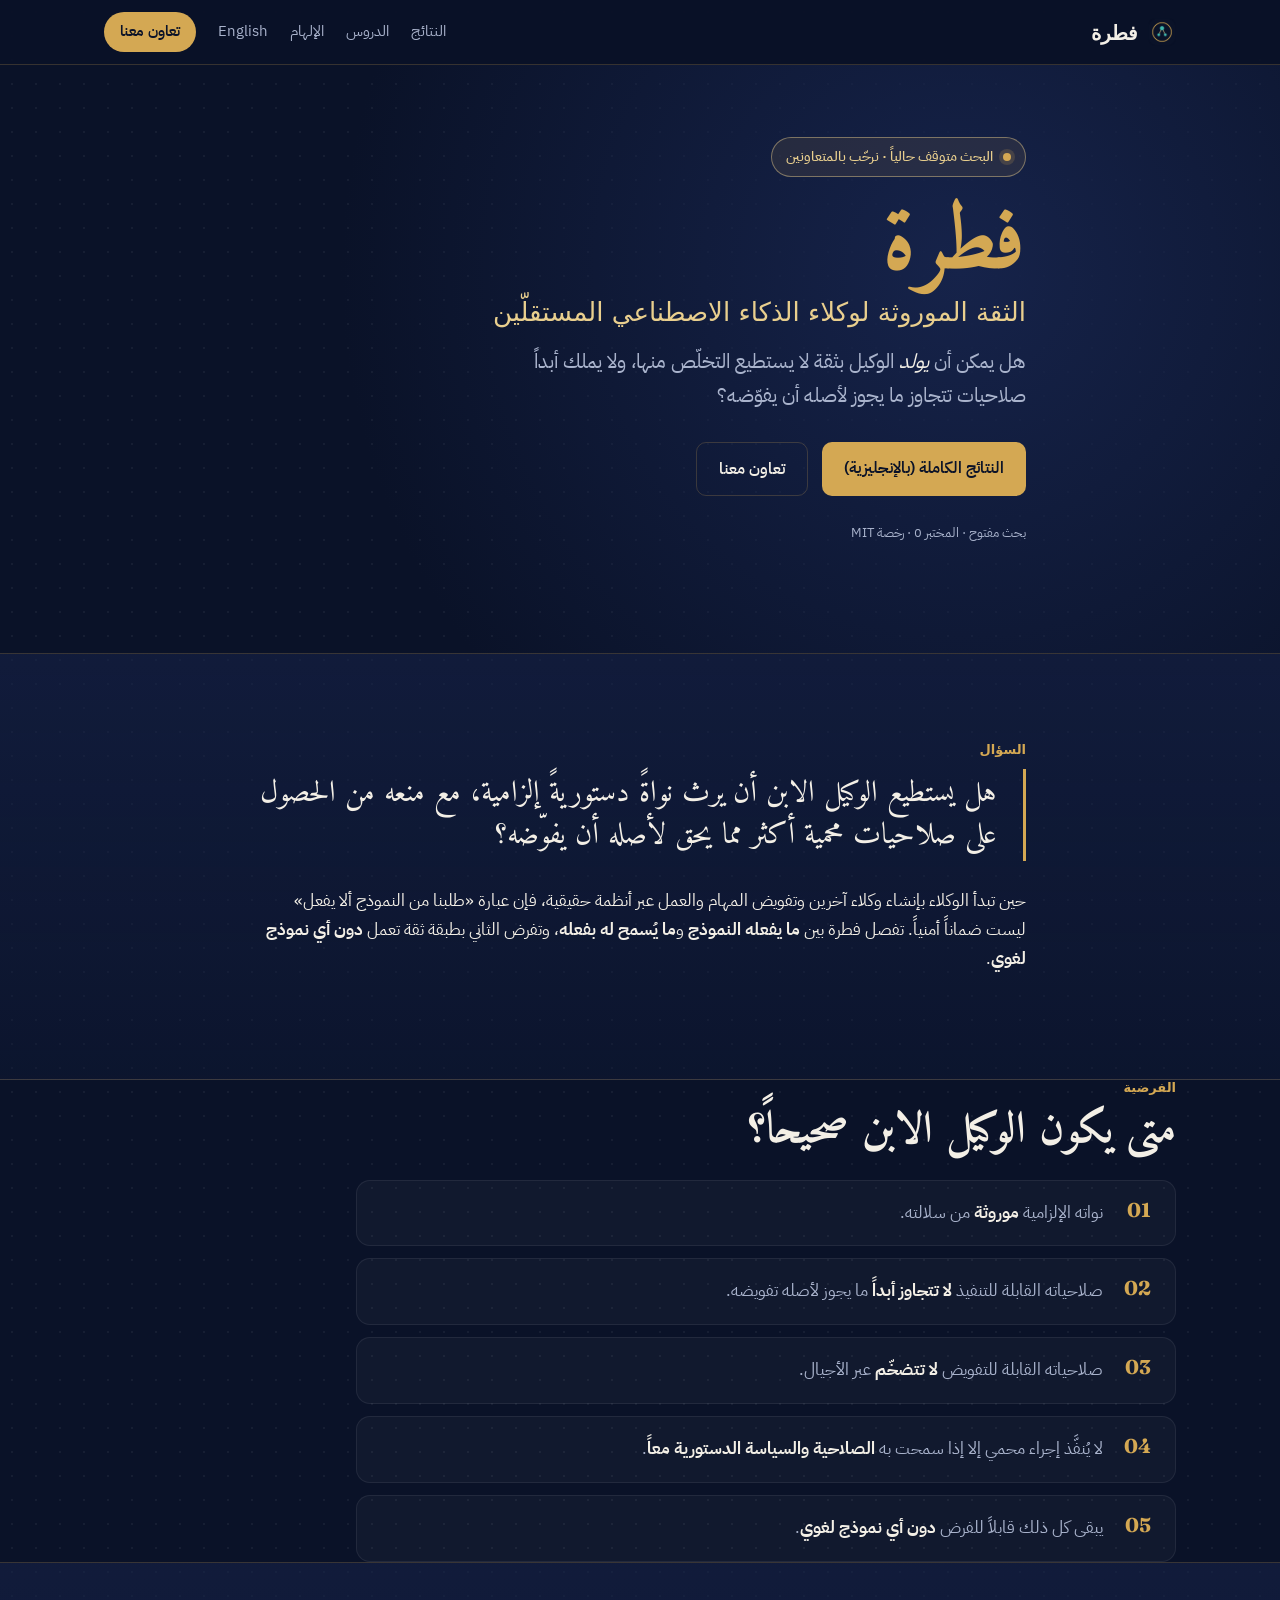
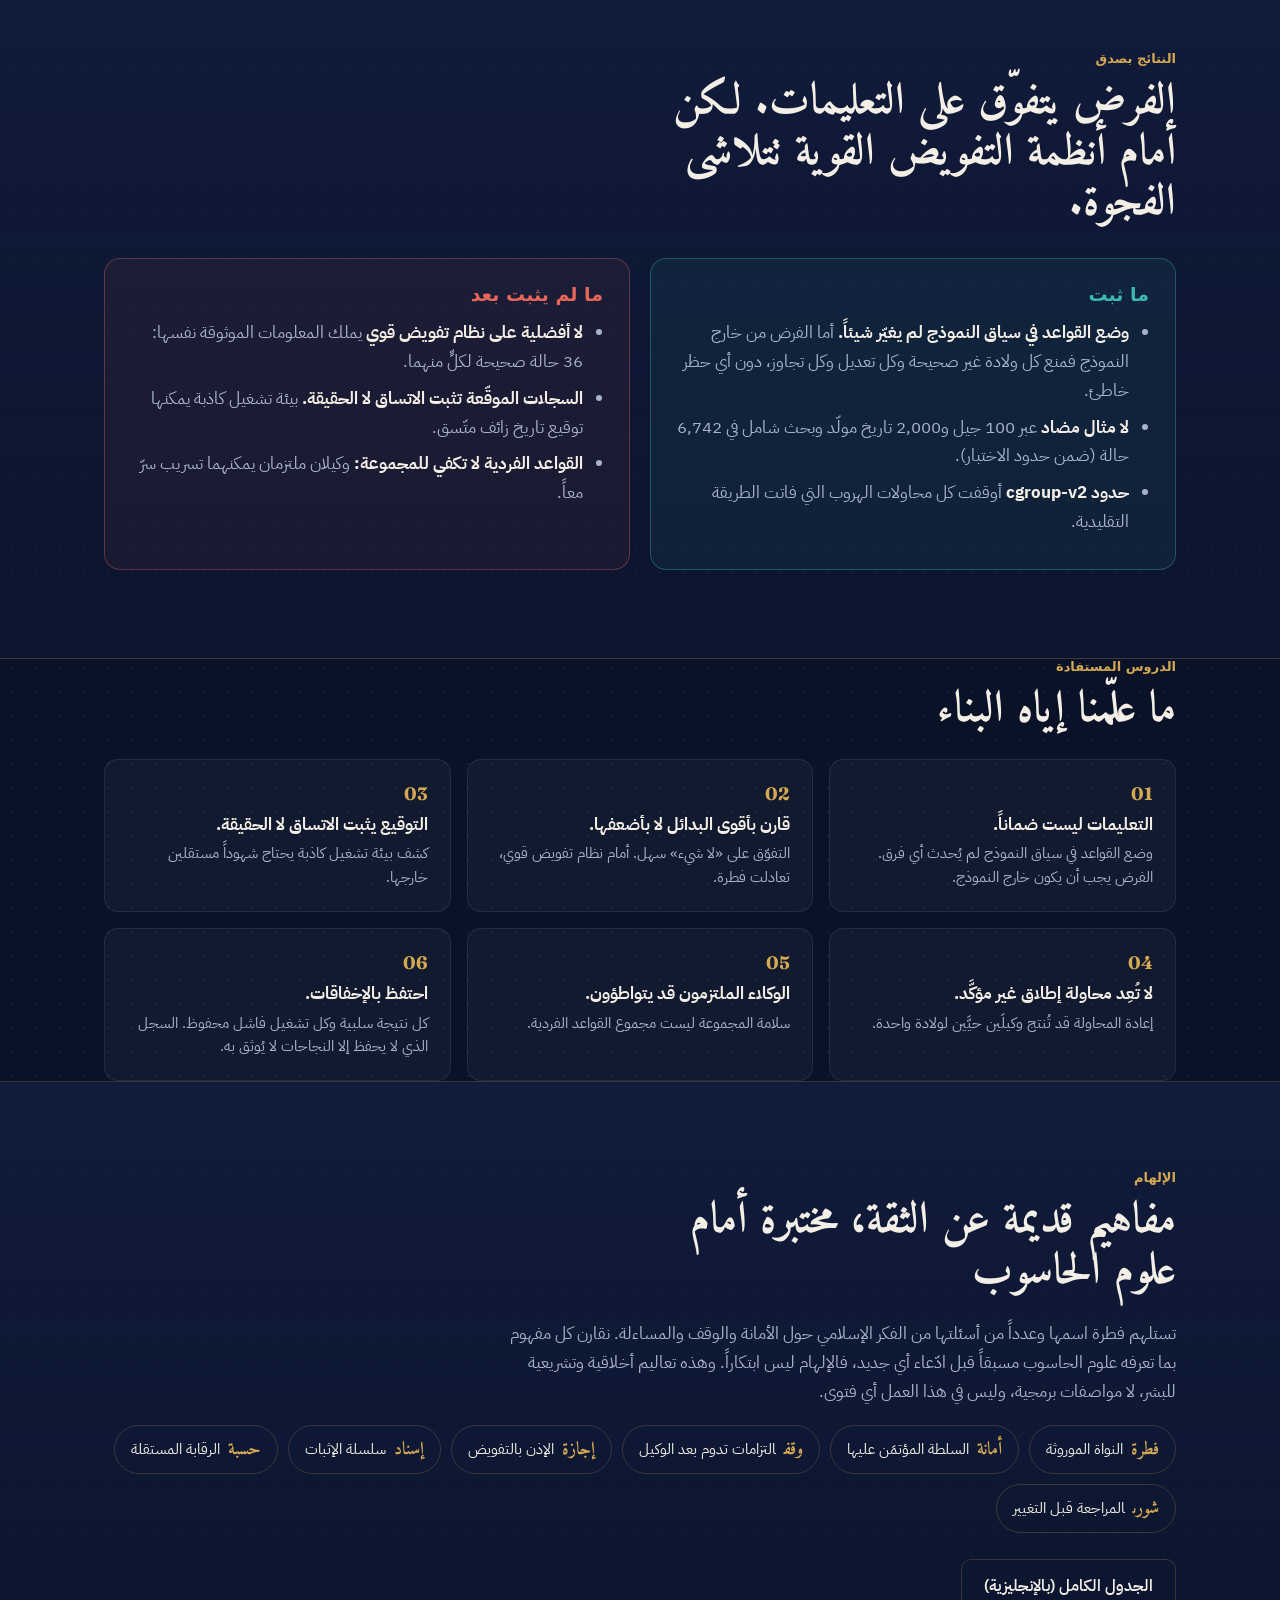
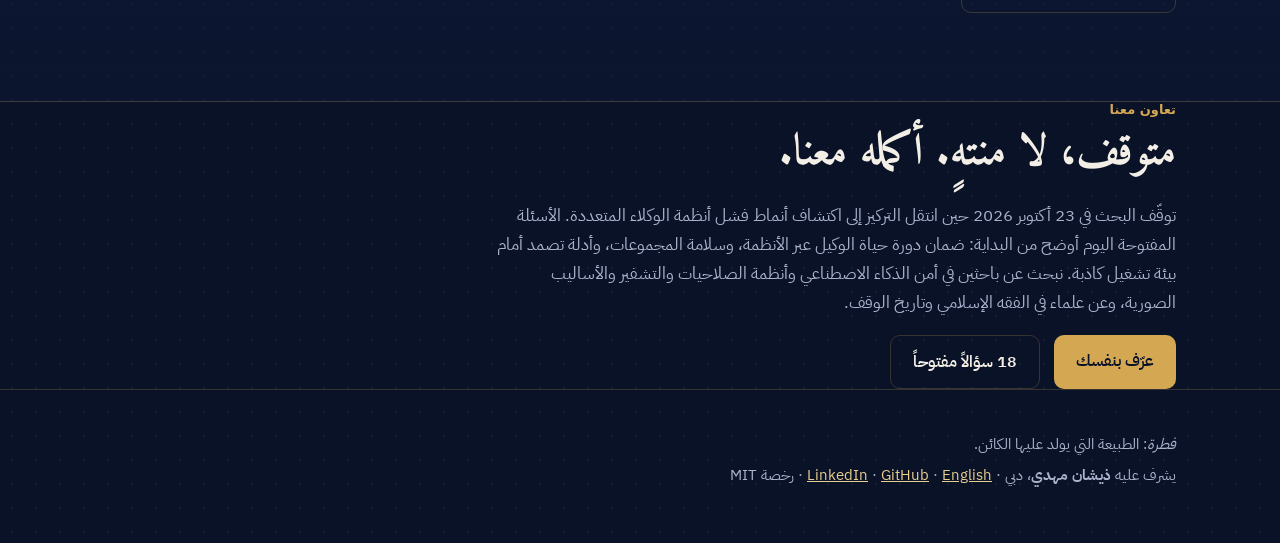
==== ar/index.html @ 894b9ff8 "Website: paused status, honest results, findings, lessons, inspiration, roadmap, Arabic page Co-Auth" ====
<!doctype html>
<html lang="ar" dir="rtl">
<head>
  <meta charset="utf-8">
  <meta name="viewport" content="width=device-width, initial-scale=1">
  <title>فطرة: الثقة الموروثة لوكلاء الذكاء الاصطناعي</title>
  <meta name="description" content="فطرة بحث مفتوح يسأل: هل يمكن أن يولد وكيل الذكاء الاصطناعي بثقة لا يستطيع التخلّص منها، ولا يملك صلاحيات تتجاوز ما يجوز لأصله تفويضه؟ النتائج والدروس والأسئلة المفتوحة. البحث متوقف حالياً ويرحّب بالمتعاونين.">
  <link rel="canonical" href="https://c0ldskin.github.io/fitrah/ar/">
  <link rel="alternate" hreflang="en" href="https://c0ldskin.github.io/fitrah/">
  <link rel="alternate" hreflang="ar" href="https://c0ldskin.github.io/fitrah/ar/">
  <meta property="og:locale" content="ar_SA">
  <meta property="og:title" content="فطرة: هل يولد الوكيل بثقة لا يتخلّص منها؟">
  <meta property="og:image" content="https://c0ldskin.github.io/fitrah/assets/social.jpg">
  <meta name="twitter:card" content="summary_large_image">
  <meta name="theme-color" content="#0A1228">
  <link rel="icon" href="../assets/logo.png">
  <link rel="preconnect" href="https://fonts.googleapis.com">
  <link rel="preconnect" href="https://fonts.gstatic.com" crossorigin>
  <link href="https://fonts.googleapis.com/css2?family=Amiri:wght@400;700&family=IBM+Plex+Sans+Arabic:wght@400;500;600&family=Fraunces:opsz,wght@9..144,700&display=swap" rel="stylesheet">
  <link rel="stylesheet" href="../style.css">
</head>
<body>
  <header class="top">
    <div class="wrap nav">
      <a class="brand" href="./"><img src="../assets/logo.png" alt="" width="28" height="28">فطرة</a>
      <nav>
        <a href="#results">النتائج</a>
        <a href="#lessons">الدروس</a>
        <a href="#inspiration">الإلهام</a>
        <a href="../" lang="en" hreflang="en">English</a>
        <a class="pill" href="#collaborate">تعاون معنا</a>
      </nav>
    </div>
  </header>

  <main>
    <section class="hero">
      <div class="wrap narrow">
        <p class="status"><i></i>البحث متوقف حالياً · نرحّب بالمتعاونين</p>
        <p class="arabic">فطرة</p>
        <p class="lede">الثقة الموروثة لوكلاء الذكاء الاصطناعي المستقلّين</p>
        <p class="sub" style="max-width:46ch">هل يمكن أن <em>يولد</em> الوكيل بثقة لا يستطيع التخلّص منها، ولا يملك أبداً صلاحيات تتجاوز ما يجوز لأصله أن يفوّضه؟</p>
        <div class="cta">
          <a class="btn primary" href="../findings.html">النتائج الكاملة (بالإنجليزية)</a>
          <a class="btn ghost" href="#collaborate">تعاون معنا</a>
        </div>
        <p class="meta">بحث مفتوح · المختبر 0 · رخصة MIT</p>
      </div>
    </section>

    <section class="band">
      <div class="wrap narrow">
        <p class="eyebrow">السؤال</p>
        <blockquote>هل يستطيع الوكيل الابن أن يرث نواةً دستوريةً إلزامية، مع منعه من الحصول على صلاحيات محمية أكثر مما يحق لأصله أن يفوّضه؟</blockquote>
        <p>حين تبدأ الوكلاء بإنشاء وكلاء آخرين وتفويض المهام والعمل عبر أنظمة حقيقية، فإن عبارة «طلبنا من النموذج ألا يفعل» ليست ضماناً أمنياً. تفصل فطرة بين <strong>ما يفعله النموذج</strong> و<strong>ما يُسمح له بفعله</strong>، وتفرض الثاني بطبقة ثقة تعمل <strong>دون أي نموذج لغوي</strong>.</p>
      </div>
    </section>

    <section id="valid" class="wrap">
      <p class="eyebrow">الفرضية</p>
      <h2>متى يكون الوكيل الابن صحيحاً؟</h2>
      <ol class="rules">
        <li><span>01</span>نواته الإلزامية <strong>موروثة</strong> من سلالته.</li>
        <li><span>02</span>صلاحياته القابلة للتنفيذ <strong>لا تتجاوز أبداً</strong> ما يجوز لأصله تفويضه.</li>
        <li><span>03</span>صلاحياته القابلة للتفويض <strong>لا تتضخّم</strong> عبر الأجيال.</li>
        <li><span>04</span>لا يُنفَّذ إجراء محمي إلا إذا سمحت به <strong>الصلاحية والسياسة الدستورية معاً</strong>.</li>
        <li><span>05</span>يبقى كل ذلك قابلاً للفرض <strong>دون أي نموذج لغوي</strong>.</li>
      </ol>
    </section>

    <section id="results" class="band">
      <div class="wrap">
        <p class="eyebrow">النتائج بصدق</p>
        <h2>الفرض يتفوّق على التعليمات. لكن أمام أنظمة التفويض القوية تتلاشى الفجوة.</h2>
        <div class="verdict">
          <div class="holds">
            <h3>ما ثبت</h3>
            <ul>
              <li><strong>وضع القواعد في سياق النموذج لم يغيّر شيئاً.</strong> أما الفرض من خارج النموذج فمنع كل ولادة غير صحيحة وكل تعديل وكل تجاوز، دون أي حظر خاطئ.</li>
              <li><strong>لا مثال مضاد</strong> عبر 100 جيل و2,000 تاريخ مولّد وبحث شامل في 6,742 حالة (ضمن حدود الاختبار).</li>
              <li><strong>حدود cgroup-v2</strong> أوقفت كل محاولات الهروب التي فاتت الطريقة التقليدية.</li>
            </ul>
          </div>
          <div class="open">
            <h3>ما لم يثبت بعد</h3>
            <ul>
              <li><strong>لا أفضلية على نظام تفويض قوي</strong> يملك المعلومات الموثوقة نفسها: 36 حالة صحيحة لكلٍّ منهما.</li>
              <li><strong>السجلات الموقّعة تثبت الاتساق لا الحقيقة.</strong> بيئة تشغيل كاذبة يمكنها توقيع تاريخ زائف متّسق.</li>
              <li><strong>القواعد الفردية لا تكفي للمجموعة:</strong> وكيلان ملتزمان يمكنهما تسريب سرّ معاً.</li>
            </ul>
          </div>
        </div>
      </div>
    </section>

    <section id="lessons" class="wrap">
      <p class="eyebrow">الدروس المستفادة</p>
      <h2>ما علّمنا إياه البناء</h2>
      <div class="lessons">
        <div class="lesson"><b>التعليمات ليست ضماناً.</b><p>وضع القواعد في سياق النموذج لم يُحدث أي فرق. الفرض يجب أن يكون خارج النموذج.</p></div>
        <div class="lesson"><b>قارن بأقوى البدائل لا بأضعفها.</b><p>التفوّق على «لا شيء» سهل. أمام نظام تفويض قوي، تعادلت فطرة.</p></div>
        <div class="lesson"><b>التوقيع يثبت الاتساق لا الحقيقة.</b><p>كشف بيئة تشغيل كاذبة يحتاج شهوداً مستقلين خارجها.</p></div>
        <div class="lesson"><b>لا تُعِد محاولة إطلاق غير مؤكَّد.</b><p>إعادة المحاولة قد تُنتج وكيلَين حيَّين لولادة واحدة.</p></div>
        <div class="lesson"><b>الوكلاء الملتزمون قد يتواطؤون.</b><p>سلامة المجموعة ليست مجموع القواعد الفردية.</p></div>
        <div class="lesson"><b>احتفظ بالإخفاقات.</b><p>كل نتيجة سلبية وكل تشغيل فاشل محفوظ. السجل الذي لا يحفظ إلا النجاحات لا يُوثق به.</p></div>
      </div>
    </section>

    <section id="inspiration" class="band">
      <div class="wrap">
        <p class="eyebrow">الإلهام</p>
        <h2>مفاهيم قديمة عن الثقة، مختبرة أمام علوم الحاسوب</h2>
        <p class="muted">تستلهم فطرة اسمها وعدداً من أسئلتها من الفكر الإسلامي حول الأمانة والوقف والمساءلة. نقارن كل مفهوم بما تعرفه علوم الحاسوب مسبقاً قبل ادّعاء أي جديد، فالإلهام ليس ابتكاراً. وهذه تعاليم أخلاقية وتشريعية للبشر، لا مواصفات برمجية، وليس في هذا العمل أي فتوى.</p>
        <ul class="chips">
          <li><span>فطرة</span>النواة الموروثة</li><li><span>أمانة</span>السلطة المؤتمَن عليها</li><li><span>وقف</span>التزامات تدوم بعد الوكيل</li>
          <li><span>إجازة</span>الإذن بالتفويض</li><li><span>إسناد</span>سلسلة الإثبات</li><li><span>حسبة</span>الرقابة المستقلة</li><li><span>شورى</span>المراجعة قبل التغيير</li>
        </ul>
        <a class="btn ghost" href="../inspiration.html">الجدول الكامل (بالإنجليزية)</a>
      </div>
    </section>

    <section id="collaborate" class="wrap">
      <p class="eyebrow">تعاون معنا</p>
      <h2>متوقف، لا منتهٍ. أكمله معنا.</h2>
      <p class="muted">توقّف البحث في 23 أكتوبر 2026 حين انتقل التركيز إلى اكتشاف أنماط فشل أنظمة الوكلاء المتعددة. الأسئلة المفتوحة اليوم أوضح من البداية: ضمان دورة حياة الوكيل عبر الأنظمة، وسلامة المجموعات، وأدلة تصمد أمام بيئة تشغيل كاذبة. نبحث عن باحثين في أمن الذكاء الاصطناعي وأنظمة الصلاحيات والتشفير والأساليب الصورية، وعن علماء في الفقه الإسلامي وتاريخ الوقف.</p>
      <div class="cta">
        <a class="btn primary" href="https://github.com/c0ldskin/fitrah/discussions/19">عرّف بنفسك</a>
        <a class="btn ghost" href="https://github.com/c0ldskin/fitrah/issues?q=is%3Aissue+is%3Aopen+label%3A%22open+question%22">18 سؤالاً مفتوحاً</a>
      </div>
    </section>
  </main>

  <footer>
    <div class="wrap foot">
      <p><em>فطرة</em>: الطبيعة التي يولد عليها الكائن.</p>
      <p>يشرف عليه <strong>ذيشان مهدي</strong>، دبي · <a href="https://www.linkedin.com/in/zmehdi">LinkedIn</a> · <a href="https://github.com/c0ldskin/fitrah">GitHub</a> · <a href="../" lang="en">English</a> · رخصة MIT</p>
    </div>
  </footer>
</body>
</html>
---- style.css ----
:root {
  color-scheme: dark;
  --navy: #0a1228;
  --navy-2: #101a38;
  --indigo: #16234a;
  --gold: #d4a853;
  --gold-soft: #e9cf8e;
  --teal: #3fb8af;
  --coral: #e8665a;
  --ink: #f3efe6;
  --muted: #a9b3cc;
  --line: rgba(212, 168, 83, 0.22);
  --serif: "Fraunces", "Iowan Old Style", Georgia, serif;
  --sans: "Inter", system-ui, -apple-system, sans-serif;
  --arabic: "Amiri", "Diwan Thuluth", "Geeza Pro", serif;
}
* { box-sizing: border-box; }
html { scroll-behavior: smooth; }
body {
  margin: 0;
  background: var(--navy);
  background-image: radial-gradient(rgba(255,255,255,.05) 1px, transparent 1.2px);
  background-size: 24px 24px;
  color: var(--ink);
  font: 17px/1.7 var(--sans);
  -webkit-font-smoothing: antialiased;
}
a { color: var(--gold-soft); }
img { max-width: 100%; height: auto; display: block; }
.wrap { max-width: 1120px; margin: 0 auto; padding: 0 24px; }
.narrow { max-width: 820px; }
section { padding: 88px 0; }
.band { background: linear-gradient(180deg, rgba(22,35,74,.55), rgba(16,26,56,.35)); border-block: 1px solid var(--line); }
.band > .wrap + .wrap { margin-top: 36px; }

/* Nav */
.top { position: sticky; top: 0; z-index: 10; backdrop-filter: blur(10px); background: rgba(10,18,40,.82); border-bottom: 1px solid var(--line); }
.nav { display: flex; justify-content: space-between; align-items: center; height: 64px; gap: 16px; }
.brand { display: flex; align-items: center; gap: 10px; font: 600 20px var(--serif); color: var(--ink); text-decoration: none; }
.brand img { border-radius: 7px; }
nav { display: flex; gap: 22px; align-items: center; font-size: 15px; }
nav a { color: var(--muted); text-decoration: none; }
nav a:hover { color: var(--ink); }
nav .pill { color: var(--navy); background: var(--gold); padding: 7px 16px; border-radius: 999px; font-weight: 600; }
nav .pill:hover { color: var(--navy); background: var(--gold-soft); }
@media (max-width: 760px) { nav a:not(.pill) { display: none; } }

/* Hero */
.hero { padding: 72px 0 96px; background: radial-gradient(circle at 75% 35%, var(--indigo), transparent 60%); }
.hero-grid { display: grid; grid-template-columns: 1.05fr 1fr; gap: 48px; align-items: center; }
.arabic { font: 700 clamp(56px, 8vw, 92px)/1 var(--arabic); color: var(--gold); margin: 0 0 4px; }
.arabic.small { font-size: 22px; vertical-align: -2px; margin-right: 6px; }
h1 { font: 700 clamp(64px, 10vw, 112px)/.95 var(--serif); margin: 0 0 18px; letter-spacing: -.02em; }
.lede { font: 500 clamp(20px, 2.4vw, 26px)/1.35 var(--sans); color: var(--gold-soft); margin: 0 0 14px; }
.sub { font-size: clamp(17px, 1.8vw, 20px); color: var(--muted); max-width: 34ch; margin: 0 0 30px; }
.sub em { color: var(--ink); font-style: italic; }
.meta { font-size: 13px; letter-spacing: .18em; text-transform: uppercase; color: var(--muted); margin-top: 26px; }
.tree { width: 100%; height: auto; }
.tree .tl { font: 600 12px var(--sans); letter-spacing: .16em; fill: var(--muted); text-anchor: middle; }
.tree .tl.refused { fill: var(--coral); }
.tree .tl.small { letter-spacing: .04em; font-weight: 500; text-transform: none; }
@media (max-width: 860px) { .hero-grid { grid-template-columns: 1fr; } .tree { max-width: 460px; margin: 0 auto; } }

/* Buttons */
.cta { display: flex; gap: 14px; flex-wrap: wrap; }
.btn { display: inline-block; padding: 13px 22px; border-radius: 10px; font-weight: 600; font-size: 15.5px; text-decoration: none; transition: transform .12s, background .12s; }
.btn:hover { transform: translateY(-1px); }
.btn.primary { background: var(--gold); color: var(--navy); }
.btn.primary:hover { background: var(--gold-soft); }
.btn.ghost { border: 1.5px solid var(--line); color: var(--ink); }
.btn.ghost:hover { border-color: var(--gold); }

/* Type */
.eyebrow { font: 600 13px var(--sans); letter-spacing: .2em; text-transform: uppercase; color: var(--gold); margin: 0 0 12px; }
h2 { font: 700 clamp(30px, 4vw, 44px)/1.15 var(--serif); margin: 0 0 22px; letter-spacing: -.01em; max-width: 24ch; }
h3 { font: 600 19px var(--sans); margin: 0 0 12px; }
.muted { color: var(--muted); max-width: 68ch; }
blockquote { margin: 0 0 26px; padding: 4px 0 4px 26px; border-left: 3px solid var(--gold); font: 500 clamp(22px, 2.6vw, 30px)/1.4 var(--serif); color: var(--ink); }

/* Cards */
.split { display: grid; grid-template-columns: 1fr 1fr; gap: 20px; }
@media (max-width: 760px) { .split { grid-template-columns: 1fr; } }
.card { background: rgba(255,255,255,.035); border: 1px solid rgba(255,255,255,.08); border-radius: 16px; padding: 26px 28px; }
.card.gold { border-color: var(--line); background: rgba(212,168,83,.07); }
.card ul { margin: 0; padding-left: 20px; color: var(--muted); }
.card li { margin-bottom: 6px; }
.card.gold li::marker { color: var(--gold); }

/* Rules */
.rules { list-style: none; padding: 0; margin: 8px 0 0; display: grid; gap: 12px; max-width: 820px; }
.rules li { position: relative; padding: 18px 22px 18px 72px; border-radius: 14px; background: rgba(255,255,255,.03); border: 1px solid rgba(255,255,255,.07); color: var(--muted); }
.rules strong { color: var(--ink); }
.rules span { position: absolute; left: 24px; top: 16px; font: 700 20px var(--serif); color: var(--gold); }

/* Results */
.stats { display: grid; grid-template-columns: repeat(4, 1fr); gap: 16px; margin: 10px 0 34px; }
@media (max-width: 860px) { .stats { grid-template-columns: repeat(2, 1fr); } }
.stats div { padding: 22px; border-radius: 14px; background: rgba(63,184,175,.08); border: 1px solid rgba(63,184,175,.25); }
.stats b { display: block; font: 700 46px/1 var(--serif); color: var(--teal); margin-bottom: 10px; }
.stats span { color: var(--ink); font-size: 15px; line-height: 1.45; }
.stats em { color: var(--muted); font-style: normal; }
.figure { border-radius: 16px; border: 1px solid var(--line); margin-top: 8px; }
.note { margin-top: 22px; padding: 16px 20px; border-left: 3px solid var(--coral); background: rgba(232,102,90,.07); border-radius: 0 12px 12px 0; color: var(--muted); font-size: 15.5px; max-width: 900px; }
.note strong { color: var(--ink); }

/* Open questions */
.grid { display: grid; grid-template-columns: repeat(3, 1fr); gap: 16px; }
@media (max-width: 960px) { .grid { grid-template-columns: repeat(2, 1fr); } }
@media (max-width: 620px) { .grid { grid-template-columns: 1fr; } }
.q { display: block; padding: 22px; border-radius: 14px; background: rgba(255,255,255,.035); border: 1px solid rgba(255,255,255,.08); color: var(--muted); text-decoration: none; font-size: 15.5px; line-height: 1.55; transition: border-color .15s, transform .15s; }
.q:hover { border-color: var(--gold); transform: translateY(-2px); }
.q b { display: block; color: var(--gold); font: 700 18px var(--serif); margin-bottom: 6px; }
.q .tag { float: right; font-size: 11px; letter-spacing: .08em; text-transform: uppercase; color: var(--navy); background: var(--gold-soft); padding: 3px 8px; border-radius: 999px; }
.more { margin-top: 22px; }

/* Collaborate */
.collab { display: grid; grid-template-columns: minmax(0, 1.3fr) minmax(0, 1fr); gap: 40px; align-items: start; }
.collab > *, .hero-grid > * { min-width: 0; }
@media (max-width: 860px) { .collab { grid-template-columns: minmax(0, 1fr); } }
.collab p { color: var(--muted); }
.tags { list-style: none; padding: 0; display: flex; flex-wrap: wrap; gap: 10px; margin: 20px 0 30px; }
.tags li { padding: 7px 14px; border-radius: 999px; border: 1px solid var(--line); color: var(--ink); font-size: 14.5px; }
.cite pre { margin: 0; background: rgba(0,0,0,.35); border: 1px solid var(--line); border-radius: 14px; padding: 20px; overflow-x: auto; }
.cite code { font: 14px/1.6 ui-monospace, SFMono-Regular, Menlo, monospace; color: var(--gold-soft); }

footer { border-top: 1px solid var(--line); padding: 36px 0 48px; color: var(--muted); font-size: 15px; }
.foot p { margin: 6px 0; }

/* Status pill */
.status { display: inline-flex; align-items: center; gap: 10px; padding: 7px 14px; border-radius: 999px; border: 1px solid rgba(233,207,142,.45); background: rgba(212,168,83,.1); color: var(--gold-soft); font-size: 14px; font-weight: 500; margin: 0 0 22px; }
.status i { width: 8px; height: 8px; border-radius: 50%; background: var(--gold); box-shadow: 0 0 0 4px rgba(212,168,83,.18); }

/* Holds / doesn't hold */
.verdict { display: grid; grid-template-columns: 1fr 1fr; gap: 20px; margin-top: 28px; }
@media (max-width: 760px) { .verdict { grid-template-columns: minmax(0, 1fr); } }
.verdict > div { border-radius: 16px; padding: 24px 26px; border: 1px solid; }
.verdict .holds { border-color: rgba(63,184,175,.35); background: rgba(63,184,175,.07); }
.verdict .open { border-color: rgba(232,102,90,.35); background: rgba(232,102,90,.06); }
.verdict h3 { margin-bottom: 14px; }
.verdict .holds h3 { color: var(--teal); }
.verdict .open h3 { color: var(--coral); }
.verdict ul { margin: 0; padding-left: 20px; color: var(--muted); }
.verdict li { margin-bottom: 8px; }
.verdict strong { color: var(--ink); }

/* Lessons */
.lessons { display: grid; grid-template-columns: repeat(3, minmax(0, 1fr)); gap: 16px; counter-reset: lesson; }
@media (max-width: 960px) { .lessons { grid-template-columns: repeat(2, minmax(0, 1fr)); } }
@media (max-width: 620px) { .lessons { grid-template-columns: minmax(0, 1fr); } }
.lesson { padding: 22px; border-radius: 14px; background: rgba(255,255,255,.035); border: 1px solid rgba(255,255,255,.08); counter-increment: lesson; }
.lesson::before { content: counter(lesson, decimal-leading-zero); display: block; font: 700 18px var(--serif); color: var(--gold); margin-bottom: 8px; }
.lesson b { display: block; color: var(--ink); font-size: 17px; margin-bottom: 6px; line-height: 1.4; }
.lesson p { margin: 0; color: var(--muted); font-size: 15px; line-height: 1.55; }
.lesson .src { display: block; margin-top: 10px; font-size: 12.5px; letter-spacing: .06em; text-transform: uppercase; color: var(--gold-soft); opacity: .8; }

/* Roadmap */
.roadmap { display: grid; grid-template-columns: repeat(3, minmax(0, 1fr)); gap: 16px; }
@media (max-width: 860px) { .roadmap { grid-template-columns: minmax(0, 1fr); } }
.road { padding: 24px; border-radius: 16px; background: rgba(255,255,255,.035); border: 1px solid rgba(255,255,255,.08); }
.road .pillt { display: inline-block; font-size: 11.5px; letter-spacing: .1em; text-transform: uppercase; padding: 4px 10px; border-radius: 999px; margin-bottom: 14px; font-weight: 600; }
.road .go { background: rgba(63,184,175,.15); color: var(--teal); }
.road .q { background: rgba(212,168,83,.15); color: var(--gold-soft); }
.road .no { background: rgba(169,179,204,.12); color: var(--muted); }
.road h3 { font: 600 20px var(--serif); }
.road p { color: var(--muted); font-size: 15.5px; margin: 0; }

/* Tables */
.table-wrap { overflow-x: auto; border-radius: 14px; border: 1px solid var(--line); }
table { width: 100%; border-collapse: collapse; font-size: 15px; min-width: 640px; }
th, td { text-align: left; padding: 14px 16px; vertical-align: top; border-bottom: 1px solid rgba(255,255,255,.07); }
th { font: 600 12.5px var(--sans); letter-spacing: .1em; text-transform: uppercase; color: var(--gold); background: rgba(212,168,83,.06); }
td { color: var(--muted); }
td:first-child { color: var(--ink); font-weight: 600; }
td .ar { font: 700 20px var(--arabic); color: var(--gold); display: block; }
.tag-ok { color: var(--teal); font-weight: 600; }
.tag-neg { color: var(--coral); font-weight: 600; }
.tag-open { color: var(--gold-soft); font-weight: 600; }

/* Page header for inner pages */
.page-head { padding: 64px 0 24px; }
.page-head h1 { font-size: clamp(44px, 7vw, 72px); }
.page-head .sub { max-width: 60ch; }
.callout { padding: 18px 22px; border-radius: 0 12px 12px 0; border-left: 3px solid var(--gold); background: rgba(212,168,83,.07); color: var(--muted); max-width: 900px; }
.callout strong { color: var(--ink); }
.links-row { display: flex; gap: 18px; flex-wrap: wrap; margin-top: 18px; font-size: 15px; }
.chips { list-style: none; padding: 0; display: flex; flex-wrap: wrap; gap: 10px; margin: 18px 0 26px; }
.chips li { padding: 8px 16px; border-radius: 999px; border: 1px solid var(--line); color: var(--ink); font-size: 15px; }
.chips li span { font: 700 18px var(--arabic); color: var(--gold); margin-inline-end: 8px; }
.gates { counter-reset: gate; list-style: none; padding: 0; display: grid; gap: 10px; max-width: 860px; }
.gates li { padding: 14px 18px 14px 58px; position: relative; border-radius: 12px; background: rgba(255,255,255,.03); border: 1px solid rgba(255,255,255,.07); color: var(--muted); counter-increment: gate; }
.gates li::before { content: "G" counter(gate); position: absolute; left: 18px; top: 13px; font: 700 16px var(--serif); color: var(--gold); }
.gates strong { color: var(--ink); }

/* Arabic page */
[dir="rtl"] body, body[dir="rtl"] { font-family: "IBM Plex Sans Arabic", var(--sans); }
[dir="rtl"] h1, [dir="rtl"] h2, [dir="rtl"] .road h3 { font-family: "Amiri", var(--serif); letter-spacing: 0; }
[dir="rtl"] blockquote { border-left: 0; border-right: 3px solid var(--gold); padding: 4px 26px 4px 0; font-family: "Amiri", var(--serif); }
[dir="rtl"] .rules li { padding: 18px 72px 18px 22px; }
[dir="rtl"] .rules span { left: auto; right: 24px; }
[dir="rtl"] .eyebrow, [dir="rtl"] .meta { letter-spacing: 0; }
[dir="rtl"] .card ul, [dir="rtl"] .verdict ul { padding-left: 0; padding-right: 20px; }

/* Sections that are also .wrap keep their side gutters. */
section.wrap { padding-left: 24px; padding-right: 24px; }
@media (max-width: 620px) { .wrap, section.wrap { padding-left: 16px; padding-right: 16px; } }
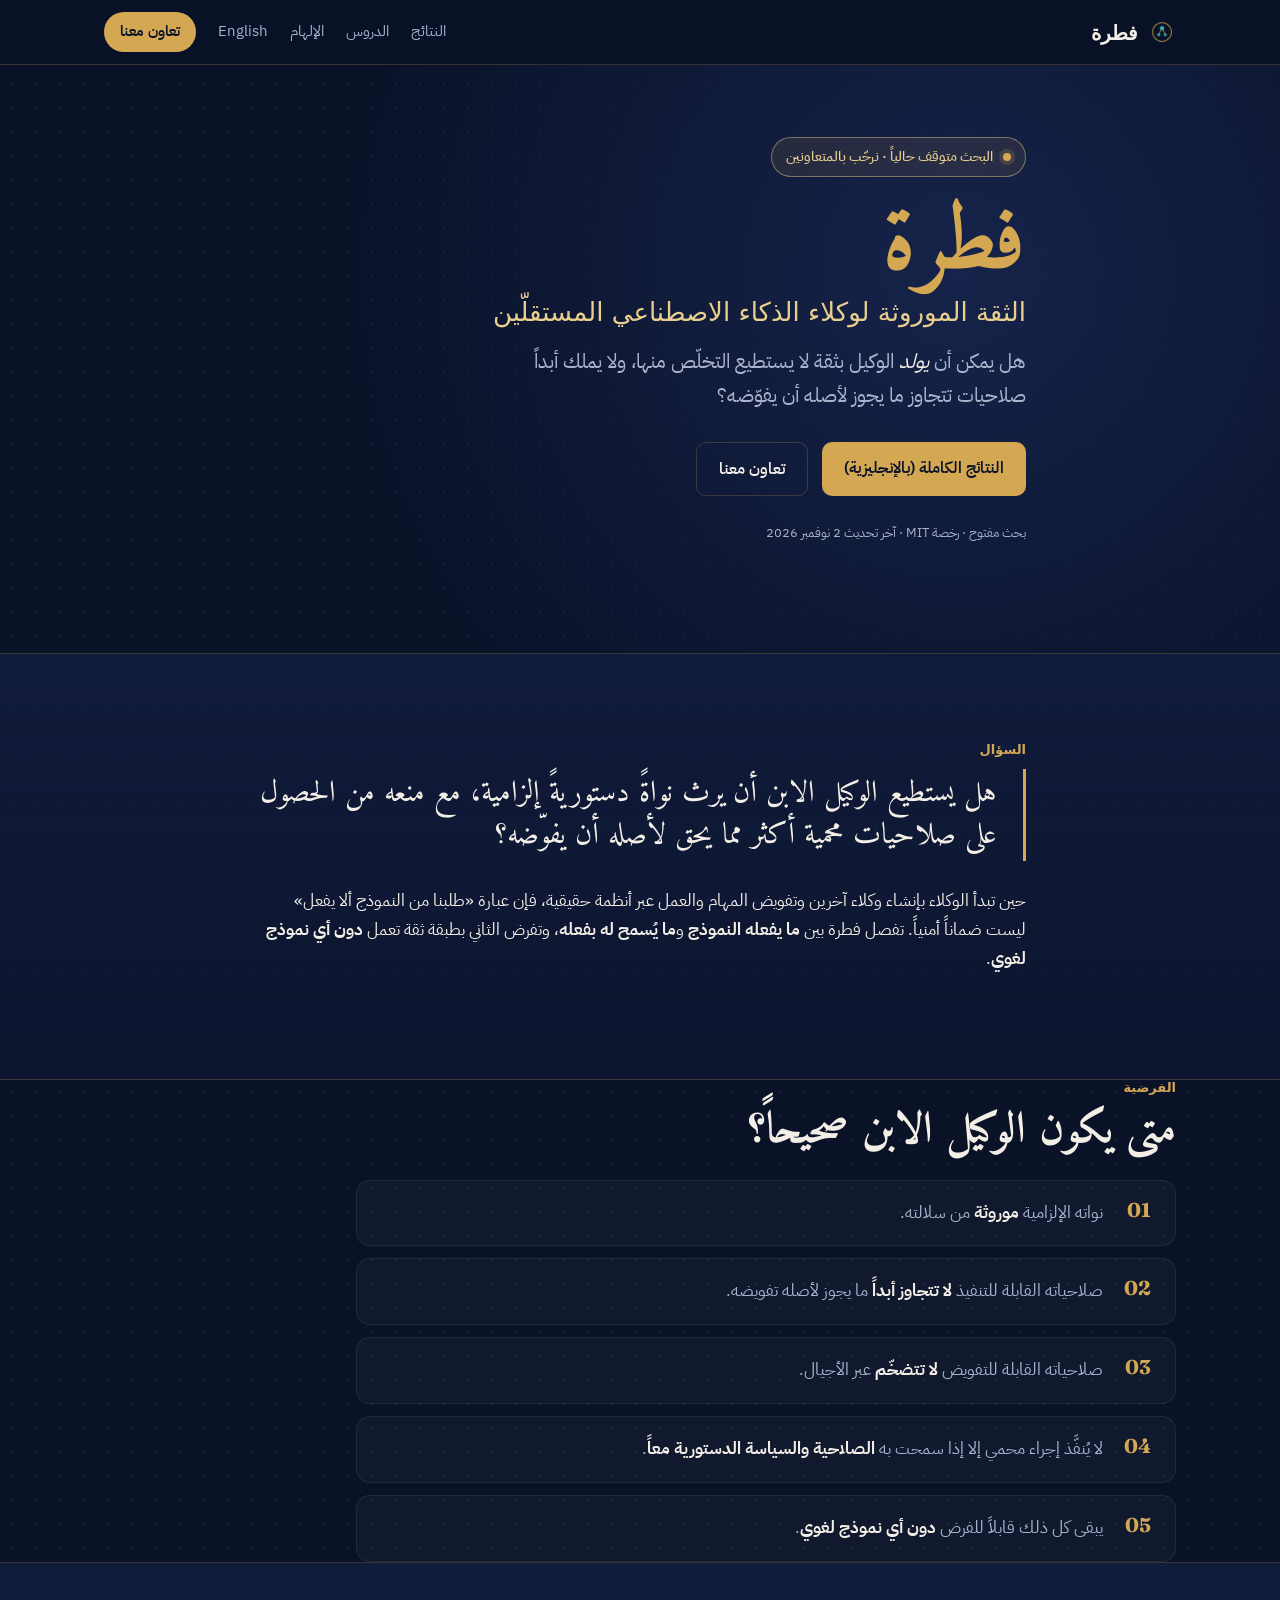
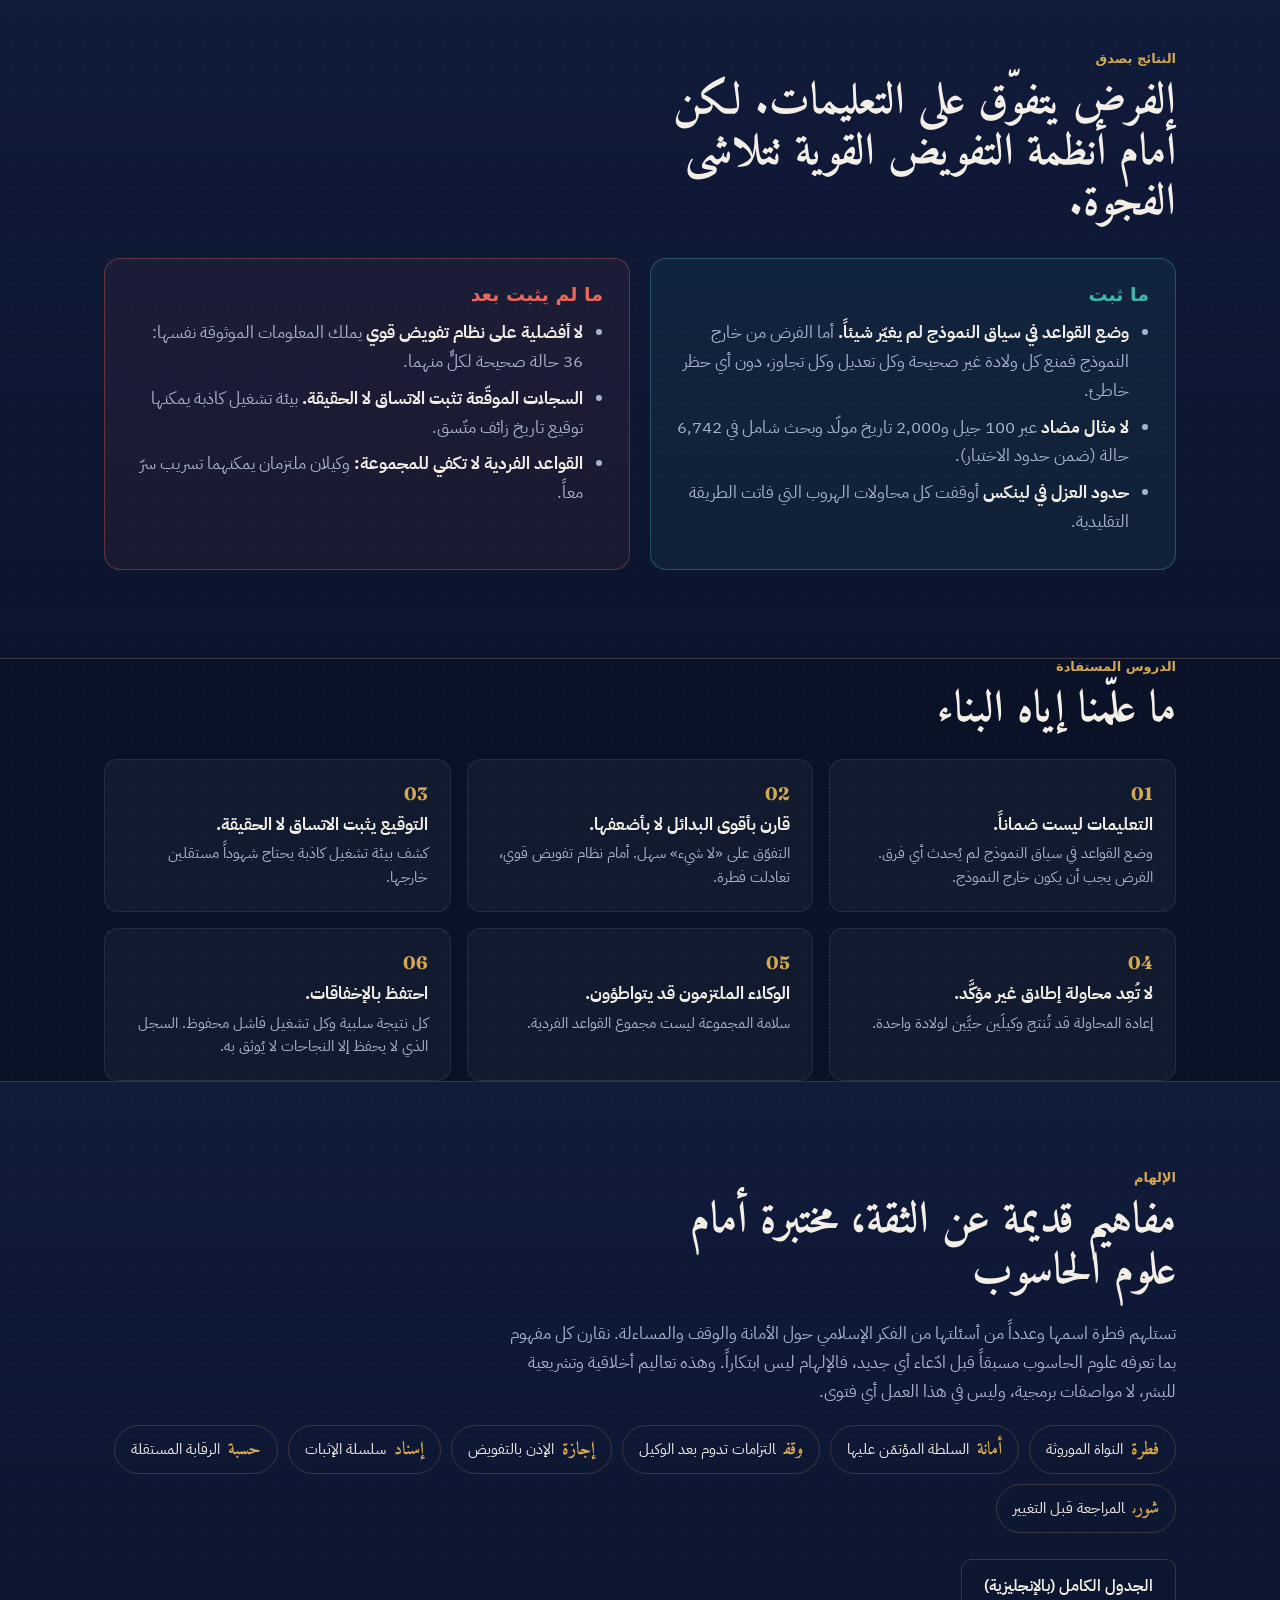
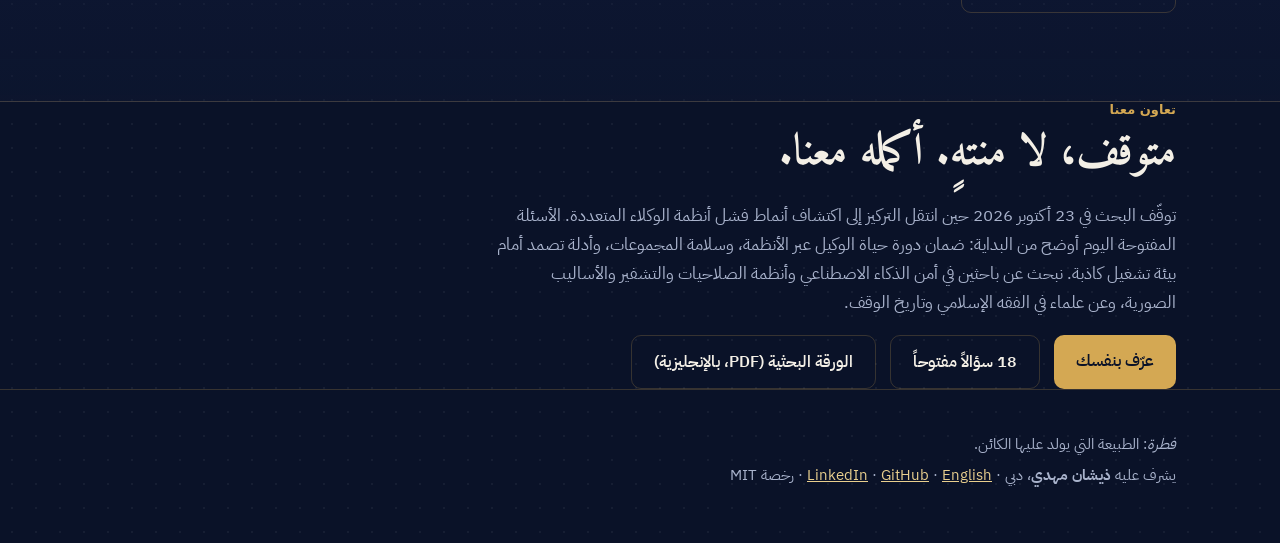
==== commit 42082e01: "Website: slimmer home, restart criteria, about, collaboration path, research page, plain language, g" ====
--- a/ar/index.html
+++ b/ar/index.html
@@ -44,7 +44,7 @@
           <a class="btn primary" href="../findings.html">النتائج الكاملة (بالإنجليزية)</a>
           <a class="btn ghost" href="#collaborate">تعاون معنا</a>
         </div>
-        <p class="meta">بحث مفتوح · المختبر 0 · رخصة MIT</p>
+        <p class="meta">بحث مفتوح · رخصة MIT · آخر تحديث 2 نوفمبر 2026</p>
       </div>
     </section>
 
@@ -78,7 +78,7 @@
             <ul>
               <li><strong>وضع القواعد في سياق النموذج لم يغيّر شيئاً.</strong> أما الفرض من خارج النموذج فمنع كل ولادة غير صحيحة وكل تعديل وكل تجاوز، دون أي حظر خاطئ.</li>
               <li><strong>لا مثال مضاد</strong> عبر 100 جيل و2,000 تاريخ مولّد وبحث شامل في 6,742 حالة (ضمن حدود الاختبار).</li>
-              <li><strong>حدود cgroup-v2</strong> أوقفت كل محاولات الهروب التي فاتت الطريقة التقليدية.</li>
+              <li><strong>حدود العزل في لينكس</strong> أوقفت كل محاولات الهروب التي فاتت الطريقة التقليدية.</li>
             </ul>
           </div>
           <div class="open">
@@ -126,6 +126,7 @@
       <div class="cta">
         <a class="btn primary" href="https://github.com/c0ldskin/fitrah/discussions/19">عرّف بنفسك</a>
         <a class="btn ghost" href="https://github.com/c0ldskin/fitrah/issues?q=is%3Aissue+is%3Aopen+label%3A%22open+question%22">18 سؤالاً مفتوحاً</a>
+        <a class="btn ghost" href="../assets/fitrah-paper-draft.pdf">الورقة البحثية (PDF، بالإنجليزية)</a>
       </div>
     </section>
   </main>
--- a/style.css
+++ b/style.css
@@ -203,3 +203,39 @@
 /* Sections that are also .wrap keep their side gutters. */
 section.wrap { padding-left: 24px; padding-right: 24px; }
 @media (max-width: 620px) { .wrap, section.wrap { padding-left: 16px; padding-right: 16px; } }
+
+/* Small lab-code labels, so plain words lead */
+.code { display: inline-block; font: 600 11px var(--sans); letter-spacing: .06em; color: var(--gold-soft); border: 1px solid var(--line); border-radius: 6px; padding: 1px 6px; margin-inline-start: 6px; vertical-align: 2px; white-space: nowrap; }
+.updated { font-size: 13px; color: var(--muted); opacity: .85; }
+
+/* Figures stacked with captions */
+.figs { display: grid; gap: 22px; margin-top: 8px; }
+
+/* Restart criteria */
+.restart { display: grid; grid-template-columns: repeat(3, minmax(0, 1fr)); gap: 16px; margin-top: 8px; }
+@media (max-width: 860px) { .restart { grid-template-columns: minmax(0, 1fr); } }
+.restart > div { padding: 24px; border-radius: 16px; border: 1px solid var(--line); background: rgba(212,168,83,.06); }
+.restart b { display: block; font: 700 32px var(--serif); color: var(--gold); margin-bottom: 8px; }
+.restart h3 { font: 600 18px var(--sans); margin-bottom: 8px; }
+.restart p { margin: 0; color: var(--muted); font-size: 15.5px; }
+
+/* About */
+.about { display: grid; grid-template-columns: 160px minmax(0, 1fr); gap: 32px; align-items: center; }
+@media (max-width: 620px) { .about { grid-template-columns: minmax(0, 1fr); } }
+.about img { width: 160px; height: 160px; border-radius: 50%; border: 3px solid var(--gold); object-fit: cover; }
+.about p { color: var(--muted); max-width: 62ch; }
+.about strong { color: var(--ink); }
+
+/* Collaboration path */
+.path { list-style: none; padding: 0; margin: 8px 0 30px; display: grid; grid-template-columns: repeat(3, minmax(0, 1fr)); gap: 16px; }
+@media (max-width: 860px) { .path { grid-template-columns: minmax(0, 1fr); } }
+.path li { padding: 22px; border-radius: 14px; background: rgba(255,255,255,.035); border: 1px solid rgba(255,255,255,.08); color: var(--muted); font-size: 15.5px; }
+.path li b { display: block; color: var(--ink); font-size: 17px; margin-bottom: 6px; }
+.path li span { font: 700 14px var(--serif); color: var(--gold); display: block; margin-bottom: 6px; letter-spacing: .08em; }
+
+/* Glossary */
+.glossary { display: grid; grid-template-columns: repeat(2, minmax(0, 1fr)); gap: 10px 28px; margin: 0; }
+@media (max-width: 760px) { .glossary { grid-template-columns: minmax(0, 1fr); } }
+.glossary div { padding: 12px 0; border-bottom: 1px solid rgba(255,255,255,.07); }
+.glossary dt { color: var(--gold-soft); font-weight: 600; }
+.glossary dd { margin: 4px 0 0; color: var(--muted); font-size: 15px; }
